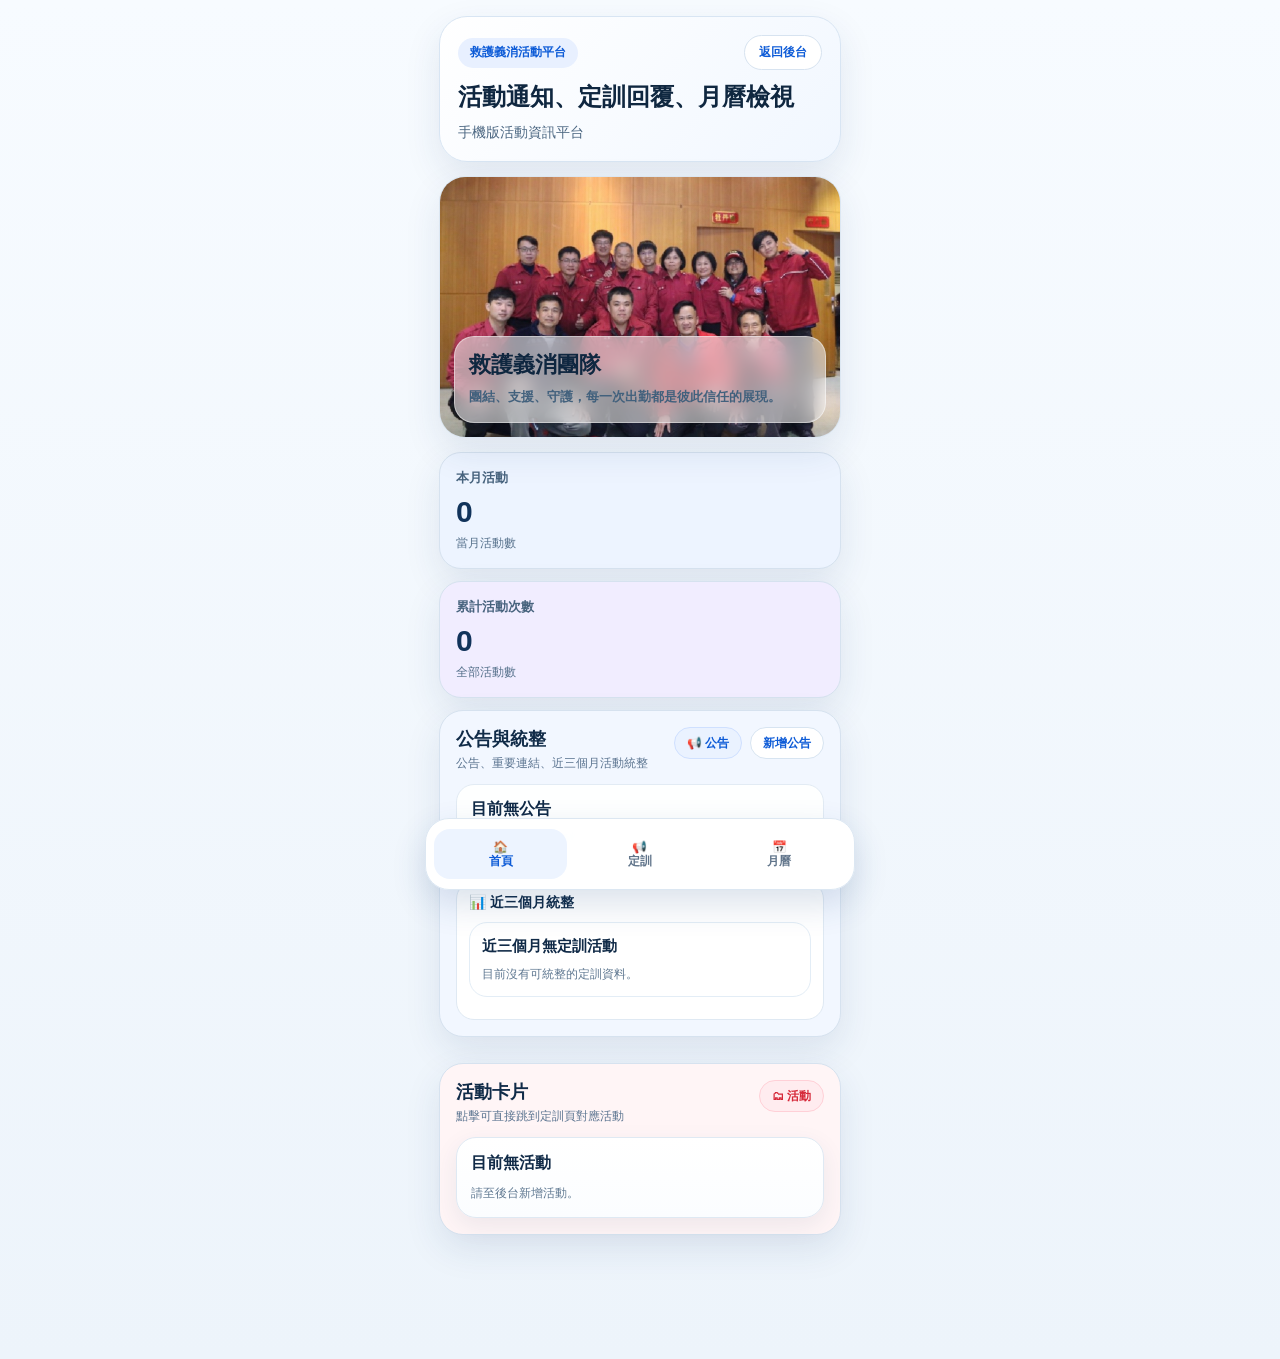
==== index.html @ 46d568aa "Update index.html" ====
<!DOCTYPE html>
<html lang="zh-Hant">
<head>
  <meta charset="UTF-8">
  <meta name="viewport" content="width=device-width, initial-scale=1">
  <title>救護義消活動平台</title>
  <link rel="stylesheet" href="style.css">
</head>
<body>

<div class="app-shell">

  <header class="hero">
    <div class="hero-top">
      <div class="hero-badge">救護義消活動平台</div>
      <a class="hero-admin-btn" href="admin.html">返回後台</a>
    </div>
    <h1>活動通知、定訓回覆、月曆檢視</h1>
    <p>手機版活動資訊平台</p>
  </header>

  <main>

    <section id="panel-home" class="panel active">
      <section id="bannerArea"></section>

      <div class="stats-grid stats-grid-2">
        <div class="stat-card tone-blue">
          <div class="stat-label">本月活動</div>
          <div class="stat-value" id="statEvents">0</div>
          <div class="stat-tip">當月活動數</div>
        </div>

        <div class="stat-card tone-purple">
          <div class="stat-label">累計活動次數</div>
          <div class="stat-value" id="statTotalEvents">0</div>
          <div class="stat-tip">全部活動數</div>
        </div>

      <section class="card-block tone-section-blue">
        <div class="block-head">
          <div>
            <h2>公告與統整</h2>
            <p>公告、重要連結、近三個月活動統整</p>
          </div>
          <div class="top-actions">
            <span class="tag tag-blue">📢 公告</span>
            <a class="mini-link-btn" href="admin.html">新增公告</a>
          </div>
        </div>

        <div id="noticeArea"></div>

        <div class="summary-panel">
          <div class="summary-panel-head">📊 近三個月統整</div>
          <div id="summaryArea"></div>
        </div>
      </section>

      <section class="card-block tone-section-red">
        <div class="block-head">
          <div>
            <h2>活動卡片</h2>
            <p>點擊可直接跳到定訓頁對應活動</p>
          </div>
          <span class="tag tag-red">🗂 活動</span>
        </div>
        <div id="homeEventList" class="mobile-card-list"></div>
      </section>
    </section>

    <section id="panel-training" class="panel">
      <section class="card-block tone-section-white">
        <div class="block-head">
          <div>
            <h2>定訓活動</h2>
            <p>大隊定訓 / 分隊定訓，活動可展開、名單可點選回覆</p>
          </div>
          <div class="top-actions">
            <span class="tag tag-blue" id="trainingCount">0 場</span>
            <a class="mini-link-btn" href="admin.html">新增活動</a>
          </div>
        </div>

        <div id="trainingArea" class="training-mobile-list"></div>
      </section>
    </section>

    <section id="panel-calendar" class="panel">
      <section class="calendar-shell">
        <div class="calendar-hero-card">
          <div class="calendar-hero-top">
            <div class="calendar-hero-text">
              <div class="calendar-kicker">Activity Calendar</div>
              <h2>活動月曆</h2>
              <p id="calendarTitle">2026 / 03</p>
            </div>

            <div class="calendar-hero-actions">
              <button class="calendar-circle-btn" id="prevMonthBtn" type="button" aria-label="上月">‹</button>
              <button class="calendar-circle-btn" id="nextMonthBtn" type="button" aria-label="下月">›</button>
            </div>
          </div>

          <div class="calendar-hero-stats">
            <div class="calendar-mini-stat">
              <span class="calendar-mini-label">本月活動</span>
              <span class="calendar-mini-value" id="calendarMonthEventCount">0</span>
            </div>
            <div class="calendar-mini-stat">
              <span class="calendar-mini-label">本月定訓</span>
              <span class="calendar-mini-value" id="calendarMonthTrainingCount">0</span>
            </div>
          </div>
        </div>

        <div class="calendar-board-card">
          <div class="calendar-week-header">
            <div class="week-pill">日</div>
            <div class="week-pill">一</div>
            <div class="week-pill">二</div>
            <div class="week-pill">三</div>
            <div class="week-pill">四</div>
            <div class="week-pill">五</div>
            <div class="week-pill">六</div>
          </div>

          <div id="calendarArea" class="calendar-grid app-calendar-grid"></div>
        </div>
      </section>

      <section class="card-block tone-section-white calendar-list-block">
        <div class="block-head">
          <div>
            <h2>本月活動清單</h2>
            <p>依日期排列</p>
          </div>
          <span class="tag tag-blue">📅 月檢視</span>
        </div>
        <div id="monthList"></div>
      </section>
    </section>

  </main>
</div>

<nav class="bottom-nav">
  <button class="nav-btn active" data-panel="home">🏠<br>首頁</button>
  <button class="nav-btn" data-panel="training">📢<br>定訓</button>
  <button class="nav-btn" data-panel="calendar">📅<br>月曆</button>
</nav>

<script src="app.js"></script>
</body>
</html>
---- style.css ----
:root{
  --bg:#eef4fb;
  --text:#0f2740;
  --sub:#4d6883;
  --line:#d6e2ef;
  --blue:#0d5bd7;
  --blue-soft:#eaf3ff;
  --red:#d62839;
  --red-soft:#fff0f2;
  --purple:#7b61ff;
  --purple-soft:#f1edff;
  --blue-panel:#f2f7ff;
  --red-panel:#fff5f6;
  --white:#ffffff;
  --shadow:0 14px 36px rgba(25,61,110,.10);
  --join:#d7f4e4;
  --join-text:#137247;
  --absent:#ffe1e6;
  --absent-text:#b4233f;
  --meat:#eaf3ff;
  --meat-text:#0f5fd7;
  --veg:#fff0f2;
  --veg-text:#c2243e;
  --pending:#eef3f8;
  --pending-text:#5d748c;
}

*{
  box-sizing:border-box;
  -webkit-tap-highlight-color:transparent;
}

html,body{
  margin:0;
  padding:0;
  background:linear-gradient(180deg,#f7fbff 0%,#edf4fb 100%);
  color:var(--text);
  font-family:-apple-system,BlinkMacSystemFont,"Segoe UI","Noto Sans TC",sans-serif;
}

body{
  min-height:100vh;
}

a{
  color:var(--blue);
  text-decoration:none;
  word-break:break-all;
}

button,input,textarea,select{
  font:inherit;
}

.app-shell{
  max-width:430px;
  margin:0 auto;
  min-height:100vh;
  padding:16px 14px 96px;
}

/* header */

.hero{
  background:linear-gradient(135deg,#ffffff 0%,#f1f7ff 100%);
  border:1px solid #d8e5f3;
  border-radius:28px;
  box-shadow:var(--shadow);
  padding:18px;
  margin-bottom:14px;
}

.hero-top{
  display:flex;
  justify-content:space-between;
  align-items:center;
  gap:12px;
  margin-bottom:6px;
}

.hero-badge{
  display:inline-flex;
  align-items:center;
  min-height:30px;
  padding:6px 12px;
  border-radius:999px;
  background:#e8f0ff;
  color:var(--blue);
  font-size:12px;
  font-weight:900;
}

.hero-admin-btn{
  display:inline-flex;
  align-items:center;
  justify-content:center;
  min-height:34px;
  padding:8px 14px;
  background:#ffffff;
  border:1px solid #d7e3f0;
  border-radius:999px;
  color:var(--blue);
  font-size:12px;
  font-weight:900;
  white-space:nowrap;
}

.hero h1{
  margin:12px 0 8px;
  font-size:24px;
  line-height:1.28;
}

.hero p{
  margin:0;
  color:var(--sub);
  font-size:14px;
  line-height:1.6;
}

/* panels */

.panel{
  display:none;
}

.panel.active{
  display:block;
}

/* banner */

.hero-photo-card{
  position:relative;
  overflow:hidden;
  border-radius:26px;
  min-height:260px;
  margin-bottom:14px;
  border:1px solid #dce7f2;
  box-shadow:var(--shadow);
  background:#dfeaf7;
}

.hero-photo-img{
  width:100%;
  height:260px;
  object-fit:cover;
  display:block;
}

.hero-photo-overlay{
  position:absolute;
  inset:0;
  background:linear-gradient(180deg,rgba(255,255,255,.02) 0%,rgba(10,35,68,.06) 100%);
}

.hero-photo-text{
  position:absolute;
  left:14px;
  right:14px;
  bottom:14px;
  z-index:2;
  background:rgba(255,255,255,.55);
  backdrop-filter:blur(10px);
  -webkit-backdrop-filter:blur(10px);
  border:1px solid rgba(255,255,255,.42);
  border-radius:20px;
  padding:14px;
  color:#0f2740;
  box-shadow:0 10px 24px rgba(25,61,110,.08);
}

.hero-photo-title{
  font-size:22px;
  font-weight:900;
  line-height:1.3;
  color:#0f2740;
}

.hero-photo-sub{
  margin-top:6px;
  font-size:13px;
  font-weight:700;
  line-height:1.7;
  color:#42617d;
}

/* summary cards */

.stats-grid{
  display:grid;
  gap:12px;
  margin-bottom:14px;
}

.stats-grid-3{
  grid-template-columns:1fr 1fr;
}

.stat-card{
  border:1px solid var(--line);
  border-radius:22px;
  box-shadow:var(--shadow);
  padding:16px;
}

.stat-label{
  color:#47637e;
  font-size:13px;
  font-weight:900;
  margin-bottom:10px;
}

.stat-value{
  font-size:30px;
  font-weight:900;
  line-height:1;
  color:#11335b;
}

.stat-tip{
  margin-top:8px;
  font-size:12px;
  color:#55708b;
}

.tone-blue{background:#edf4ff;}
.tone-red{background:#fff1f3;}
.tone-lightblue{background:#eff7ff;}
.tone-lightred{background:#fff4f5;}
.tone-purple{background:var(--purple-soft);}

/* shared blocks */

.card-block{
  border:1px solid var(--line);
  border-radius:24px;
  box-shadow:var(--shadow);
  padding:16px;
  margin-bottom:14px;
}

.tone-section-blue{background:var(--blue-panel);}
.tone-section-red{background:var(--red-panel);}
.tone-section-white{background:#ffffff;}

.block-head{
  display:flex;
  align-items:flex-start;
  justify-content:space-between;
  gap:12px;
  margin-bottom:12px;
}

.block-head h2{
  margin:0;
  font-size:18px;
  color:#102b48;
}

.block-head p{
  margin:4px 0 0;
  color:#5b7490;
  font-size:12px;
}

.top-actions{
  display:flex;
  gap:8px;
  align-items:center;
  flex-wrap:wrap;
  justify-content:flex-end;
}

.tag{
  display:inline-flex;
  align-items:center;
  justify-content:center;
  min-height:32px;
  padding:6px 12px;
  border-radius:999px;
  font-size:12px;
  font-weight:900;
  white-space:nowrap;
  border:1px solid transparent;
}

.tag-blue{
  background:#eaf2ff;
  color:var(--blue);
  border-color:#cfe0ff;
}

.tag-red{
  background:#ffecef;
  color:var(--red);
  border-color:#ffd0d7;
}

.tag-purple{
  background:#f1edff;
  color:var(--purple);
  border-color:#ddd3ff;
}

.mini-link-btn{
  display:inline-flex;
  align-items:center;
  justify-content:center;
  min-height:32px;
  padding:6px 12px;
  border-radius:999px;
  background:#fff;
  border:1px solid #d7e4f1;
  color:var(--blue);
  font-size:12px;
  font-weight:900;
  white-space:nowrap;
}

/* cards */

.notice-card,
.preview-card,
.training-card,
.list-card,
.summary-detail-card{
  background:rgba(255,255,255,.96);
  border:1px solid #e2ebf4;
  border-radius:18px;
  padding:14px;
  margin-bottom:10px;
}

.notice-title,
.preview-title,
.training-title{
  font-size:16px;
  font-weight:900;
  margin-bottom:8px;
  color:#102a47;
}

.notice-body,
.preview-meta,
.training-meta{
  color:#3d5772;
  font-size:14px;
  line-height:1.7;
}

.muted{
  font-size:12px;
  color:#5f7891;
  line-height:1.7;
  margin-top:8px;
}

.inline-link{
  display:inline-block;
  margin-top:8px;
  font-size:13px;
  font-weight:900;
}

/* home event cards */

.mobile-card-list{
  display:flex;
  flex-direction:column;
  gap:10px;
}

.event-mobile-card{
  background:linear-gradient(180deg,#ffffff 0%,#fbfdff 100%);
  border:1px solid #dfe9f3;
  border-radius:20px;
  padding:14px;
  box-shadow:0 8px 24px rgba(22,58,104,.08);
  cursor:pointer;
  transition:transform .16s ease, box-shadow .16s ease, border-color .16s ease;
}

.event-mobile-card:active{
  transform:scale(.99);
}

.event-mobile-card.is-link{
  border-color:#cfe0f5;
}

.event-mobile-top{
  display:flex;
  justify-content:space-between;
  gap:10px;
  align-items:flex-start;
}

.event-mobile-title{
  font-size:16px;
  font-weight:900;
  line-height:1.4;
  color:#102a47;
}

.event-mobile-type{
  display:inline-flex;
  align-items:center;
  min-height:28px;
  padding:4px 10px;
  border-radius:999px;
  font-size:11px;
  font-weight:900;
}

.event-type-command{
  background:#e9f1ff;
  color:#0d5bd7;
}

.event-type-unit{
  background:#ffecef;
  color:#d62839;
}

.event-type-other{
  background:#eef4fb;
  color:#4b6680;
}

.event-mobile-meta{
  margin-top:8px;
  font-size:13px;
  color:#47627d;
  line-height:1.7;
}

.event-mobile-footer{
  display:flex;
  justify-content:space-between;
  align-items:center;
  margin-top:10px;
  gap:10px;
}

.event-mobile-linkhint{
  font-size:12px;
  font-weight:900;
  color:#0d5bd7;
}

/* summary area */

.summary-panel{
  margin-top:14px;
  background:#ffffff;
  border:1px solid #dfe9f3;
  border-radius:18px;
  padding:12px;
}

.summary-panel-head{
  font-size:14px;
  font-weight:900;
  color:#102b48;
  margin-bottom:10px;
}

.summary-card{
  background:#fff;
  border:1px solid #e3edf6;
  border-radius:18px;
  padding:12px;
  margin-bottom:10px;
}

.summary-card-top{
  display:flex;
  justify-content:space-between;
  gap:10px;
  align-items:flex-start;
}

.summary-card-title{
  font-size:15px;
  font-weight:900;
  line-height:1.4;
  color:#102a47;
}

.summary-card-meta{
  margin-top:4px;
  font-size:12px;
  color:#5d7891;
  line-height:1.6;
}

.summary-badges{
  display:flex;
  flex-wrap:wrap;
  gap:8px;
  margin-top:10px;
}

.summary-badge{
  display:inline-flex;
  align-items:center;
  min-height:32px;
  padding:7px 11px;
  border-radius:999px;
  font-size:12px;
  font-weight:900;
  border:1px solid #dbe6f2;
  background:#fff;
  color:#274766;
}

.summary-toggle-wrap{
  margin-top:12px;
}

.summary-detail-wrap{
  display:none;
  margin-top:12px;
}

.summary-detail-wrap.open{
  display:block;
}

.summary-group{
  background:#fbfdff;
  border:1px solid #e4edf6;
  border-radius:16px;
  padding:12px;
  margin-bottom:10px;
}

.summary-group-title{
  font-size:13px;
  font-weight:900;
  color:#102b48;
  margin-bottom:8px;
}

.summary-name-list{
  display:flex;
  flex-direction:column;
  gap:8px;
}

.summary-name-item{
  display:flex;
  justify-content:space-between;
  gap:10px;
  align-items:center;
  background:#ffffff;
  border:1px solid #e4edf6;
  border-radius:12px;
  padding:9px 10px;
}

.summary-name{
  font-size:13px;
  font-weight:800;
  color:#183758;
}

.summary-meal{
  font-size:12px;
  font-weight:900;
  color:#0d5bd7;
}

.summary-status-chip{
  display:inline-flex;
  align-items:center;
  min-height:26px;
  padding:5px 9px;
  border-radius:999px;
  font-size:11px;
  font-weight:900;
}

.summary-status-join{
  background:var(--join);
  color:var(--join-text);
}

.summary-status-absent{
  background:var(--absent);
  color:var(--absent-text);
}

.summary-status-pending{
  background:var(--pending);
  color:var(--pending-text);
}

/* training cards */

.training-mobile-list{
  display:flex;
  flex-direction:column;
  gap:12px;
}

.training-card{
  background:linear-gradient(180deg,#ffffff 0%,#fbfdff 100%);
  border:1px solid #dfe9f3;
  border-radius:22px;
  padding:14px;
  box-shadow:0 8px 24px rgba(22,58,104,.08);
}

.training-head{
  display:flex;
  justify-content:space-between;
  gap:10px;
  align-items:flex-start;
  margin-bottom:12px;
}

.training-head-left{
  flex:1;
  min-width:0;
}

.training-head-right{
  display:flex;
  flex-direction:column;
  gap:8px;
  align-items:flex-end;
}

.toggle-btn{
  border:none;
  background:#eef4fb;
  border:1px solid #dbe6f2;
  color:#355372;
  padding:10px 14px;
  border-radius:14px;
  font-weight:900;
  font-size:13px;
  cursor:pointer;
  min-width:116px;
}

.member-container{
  display:none;
  margin-top:10px;
}

.member-row{
  display:flex;
  justify-content:space-between;
  align-items:flex-start;
  gap:10px;
  padding:12px 0;
  border-top:1px dashed #dbe7f2;
}

.member-row:first-child{
  border-top:none;
}

.member-left{
  min-width:80px;
  max-width:34%;
}

.member-name{
  font-size:15px;
  font-weight:900;
  line-height:1.4;
  color:#0e2946;
}

.member-sub{
  margin-top:4px;
  color:#607991;
  font-size:12px;
  line-height:1.5;
}

.member-right{
  width:58%;
  min-width:190px;
}

.btn-row{
  display:grid;
  grid-template-columns:1fr 1fr;
  gap:10px;
  margin-bottom:10px;
}

.action-btn{
  min-height:44px;
  border:none;
  border-radius:14px;
  background:#eef4fb;
  color:#385269;
  font-size:14px;
  font-weight:900;
  cursor:pointer;
}

.action-btn:disabled{
  opacity:.45;
  pointer-events:none;
}

.action-btn.join.active{
  background:var(--join);
  color:var(--join-text);
}

.action-btn.absent.active{
  background:var(--absent);
  color:var(--absent-text);
}

.action-btn.meat.active{
  background:var(--meat);
  color:var(--meat-text);
}

.action-btn.veg.active{
  background:var(--veg);
  color:var(--veg-text);
}

.summary-strip{
  display:flex;
  flex-wrap:wrap;
  gap:8px;
  margin-top:12px;
}

.summary-chip{
  display:inline-flex;
  align-items:center;
  min-height:34px;
  padding:8px 12px;
  background:#fff;
  border:1px solid #d8e5f2;
  border-radius:999px;
  font-size:12px;
  font-weight:900;
  color:#223f5f;
}

/* calendar */

.calendar-shell{
  margin-bottom:14px;
}

.calendar-hero-card{
  background:linear-gradient(135deg,#f7fbff 0%,#eef5ff 55%,#fff4f6 100%);
  border:1px solid #dce8f4;
  border-radius:28px;
  padding:16px;
  box-shadow:0 16px 36px rgba(25,61,110,.10);
  margin-bottom:14px;
}

.calendar-hero-top{
  display:flex;
  justify-content:space-between;
  align-items:flex-start;
  gap:14px;
}

.calendar-hero-text h2{
  margin:4px 0 4px;
  font-size:24px;
  line-height:1.2;
  color:#102b48;
}

.calendar-hero-text p{
  margin:0;
  color:#55708b;
  font-size:13px;
  font-weight:800;
}

.calendar-kicker{
  display:inline-flex;
  align-items:center;
  min-height:28px;
  padding:5px 10px;
  border-radius:999px;
  background:#ffffff;
  border:1px solid #d8e4f2;
  color:#0d5bd7;
  font-size:11px;
  font-weight:900;
}

.calendar-hero-actions{
  display:flex;
  gap:10px;
  align-items:center;
}

.calendar-circle-btn{
  width:42px;
  height:42px;
  border:none;
  border-radius:999px;
  background:#ffffff;
  border:1px solid #d7e4f1;
  color:#0d5bd7;
  font-size:24px;
  line-height:1;
  font-weight:700;
  box-shadow:0 8px 18px rgba(25,61,110,.08);
  cursor:pointer;
}

.calendar-hero-stats{
  display:grid;
  grid-template-columns:1fr 1fr;
  gap:10px;
  margin-top:14px;
}

.calendar-mini-stat{
  background:rgba(255,255,255,.88);
  border:1px solid #dce8f4;
  border-radius:18px;
  padding:12px 14px;
  display:flex;
  justify-content:space-between;
  align-items:center;
  gap:10px;
}

.calendar-mini-label{
  font-size:12px;
  font-weight:900;
  color:#56728d;
}

.calendar-mini-value{
  font-size:24px;
  font-weight:900;
  color:#102b48;
}

.calendar-board-card{
  background:#ffffff;
  border:1px solid #dce8f4;
  border-radius:28px;
  box-shadow:0 16px 36px rgba(25,61,110,.08);
  padding:14px;
}

.calendar-week-header{
  display:grid;
  grid-template-columns:repeat(7,1fr);
  gap:8px;
  margin-bottom:10px;
}

.week-pill{
  min-height:34px;
  border-radius:999px;
  background:#f3f8fe;
  border:1px solid #e0ebf5;
  display:flex;
  align-items:center;
  justify-content:center;
  font-size:12px;
  font-weight:900;
  color:#688096;
}

.app-calendar-grid{
  display:grid;
  grid-template-columns:repeat(7,1fr);
  gap:8px;
}

.day-cell{
  min-height:104px;
  background:linear-gradient(180deg,#ffffff 0%,#fbfdff 100%);
  border:1px solid #e1ebf5;
  border-radius:20px;
  padding:8px 6px;
  box-shadow:0 6px 14px rgba(22,58,104,.05);
  position:relative;
}

.day-cell.empty{
  background:transparent;
  border:none;
  box-shadow:none;
}

.day-cell.has-events{
  border-color:#cfe0f5;
  background:linear-gradient(180deg,#ffffff 0%,#f8fbff 100%);
}

.day-cell.today{
  border:1.5px solid #0d5bd7;
  box-shadow:0 10px 20px rgba(13,91,215,.12);
}

.day-top{
  display:flex;
  justify-content:space-between;
  align-items:center;
  margin-bottom:6px;
}

.day-num{
  width:24px;
  height:24px;
  border-radius:999px;
  display:flex;
  align-items:center;
  justify-content:center;
  font-size:12px;
  font-weight:900;
  color:#193756;
  background:transparent;
}

.day-cell.today .day-num{
  background:#0d5bd7;
  color:#fff;
}

.day-dot{
  width:7px;
  height:7px;
  border-radius:999px;
  background:#d6e4f5;
  flex:0 0 auto;
}

.day-dot.has-event{
  background:#d62839;
  box-shadow:0 0 0 4px rgba(214,40,57,.10);
}

.day-events{
  display:flex;
  flex-direction:column;
  gap:5px;
}

.day-pill{
  border-radius:999px;
  padding:4px 7px;
  font-size:10px;
  font-weight:900;
  line-height:1.2;
  white-space:nowrap;
  overflow:hidden;
  text-overflow:ellipsis;
}

.day-pill.command{
  background:#e7f0ff;
  color:#0d5bd7;
}

.day-pill.unit{
  background:#ffecef;
  color:#d62839;
}

.day-pill.other{
  background:#eef4fb;
  color:#46627d;
}

.calendar-list-block{
  margin-top:14px;
}

/* bottom nav */

.bottom-nav{
  position:fixed;
  left:50%;
  bottom:10px;
  transform:translateX(-50%);
  width:min(430px, calc(100vw - 16px));
  background:rgba(255,255,255,.97);
  border:1px solid #dce7f2;
  border-radius:24px;
  box-shadow:0 14px 34px rgba(34,76,129,.16);
  backdrop-filter:blur(10px);
  padding:10px 8px;
  display:grid;
  grid-template-columns:repeat(3,1fr);
  gap:6px;
  z-index:999;
}

.nav-btn{
  min-height:50px;
  border:none;
  border-radius:16px;
  background:transparent;
  color:#60748a;
  font-size:12px;
  font-weight:900;
  cursor:pointer;
  line-height:1.2;
}

.nav-btn.active{
  background:#edf4ff;
  color:var(--blue);
}

/* responsive */

@media (max-width:360px){
  .summary-card-top{
    flex-direction:column;
  }

  .day-cell{
    min-height:88px;
  }

  .calendar-hero-text h2{
    font-size:22px;
  }

  .calendar-mini-value{
    font-size:20px;
  }

  .training-head{
    flex-direction:column;
  }

  .training-head-right{
    width:100%;
    align-items:stretch;
  }

  .toggle-btn{
    width:100%;
  }
}
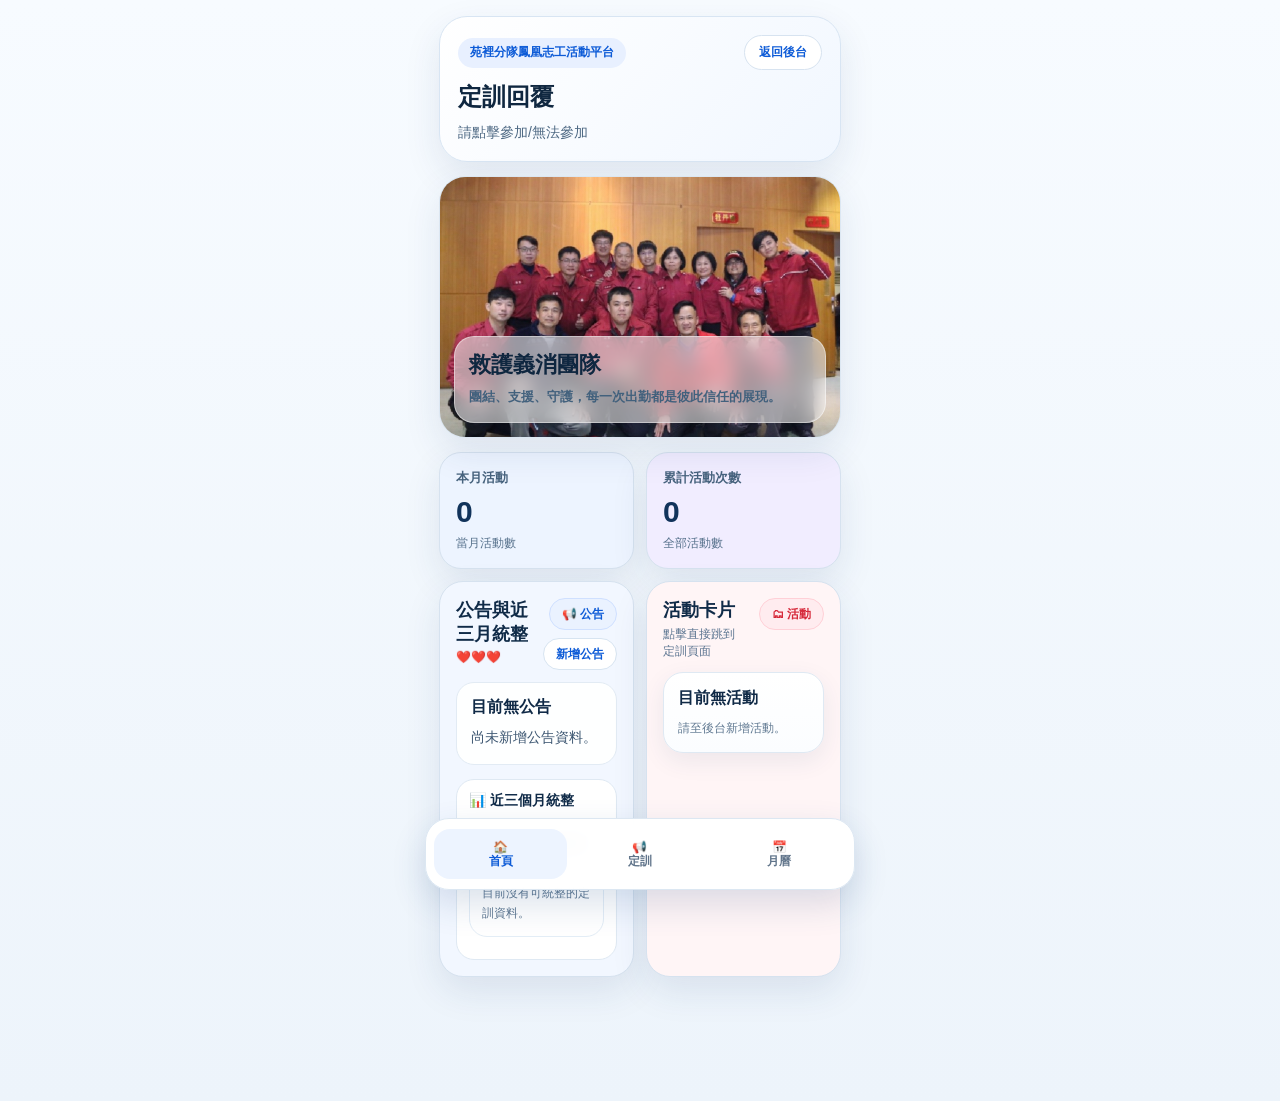
==== commit df86962f: "Update index.html" ====
--- a/index.html
+++ b/index.html
@@ -3,7 +3,7 @@
 <head>
   <meta charset="UTF-8">
   <meta name="viewport" content="width=device-width, initial-scale=1">
-  <title>救護義消活動平台</title>
+  <title>苑裡分隊鳳凰志工活動平台</title>
   <link rel="stylesheet" href="style.css">
 </head>
 <body>
@@ -12,11 +12,11 @@
 
   <header class="hero">
     <div class="hero-top">
-      <div class="hero-badge">救護義消活動平台</div>
+      <div class="hero-badge">苑裡分隊鳳凰志工活動平台</div>
       <a class="hero-admin-btn" href="admin.html">返回後台</a>
     </div>
-    <h1>活動通知、定訓回覆、月曆檢視</h1>
-    <p>手機版活動資訊平台</p>
+    <h1>定訓回覆</h1>
+    <p>請點擊參加/無法參加</p>
   </header>
 
   <main>
@@ -40,8 +40,8 @@
       <section class="card-block tone-section-blue">
         <div class="block-head">
           <div>
-            <h2>公告與統整</h2>
-            <p>公告、重要連結、近三個月活動統整</p>
+            <h2>公告與近三月統整</h2>
+            <p>❤️❤️❤️</p>
           </div>
           <div class="top-actions">
             <span class="tag tag-blue">📢 公告</span>
@@ -61,7 +61,7 @@
         <div class="block-head">
           <div>
             <h2>活動卡片</h2>
-            <p>點擊可直接跳到定訓頁對應活動</p>
+            <p>點擊直接跳到定訓頁面</p>
           </div>
           <span class="tag tag-red">🗂 活動</span>
         </div>
@@ -74,7 +74,7 @@
         <div class="block-head">
           <div>
             <h2>定訓活動</h2>
-            <p>大隊定訓 / 分隊定訓，活動可展開、名單可點選回覆</p>
+            <p>可展開、名單點選回覆</p>
           </div>
           <div class="top-actions">
             <span class="tag tag-blue" id="trainingCount">0 場</span>
--- a/style.css
+++ b/style.css
@@ -193,7 +193,7 @@
   margin-bottom:14px;
 }
 
-.stats-grid-3{
+.stats-grid-2{
   grid-template-columns:1fr 1fr;
 }
 
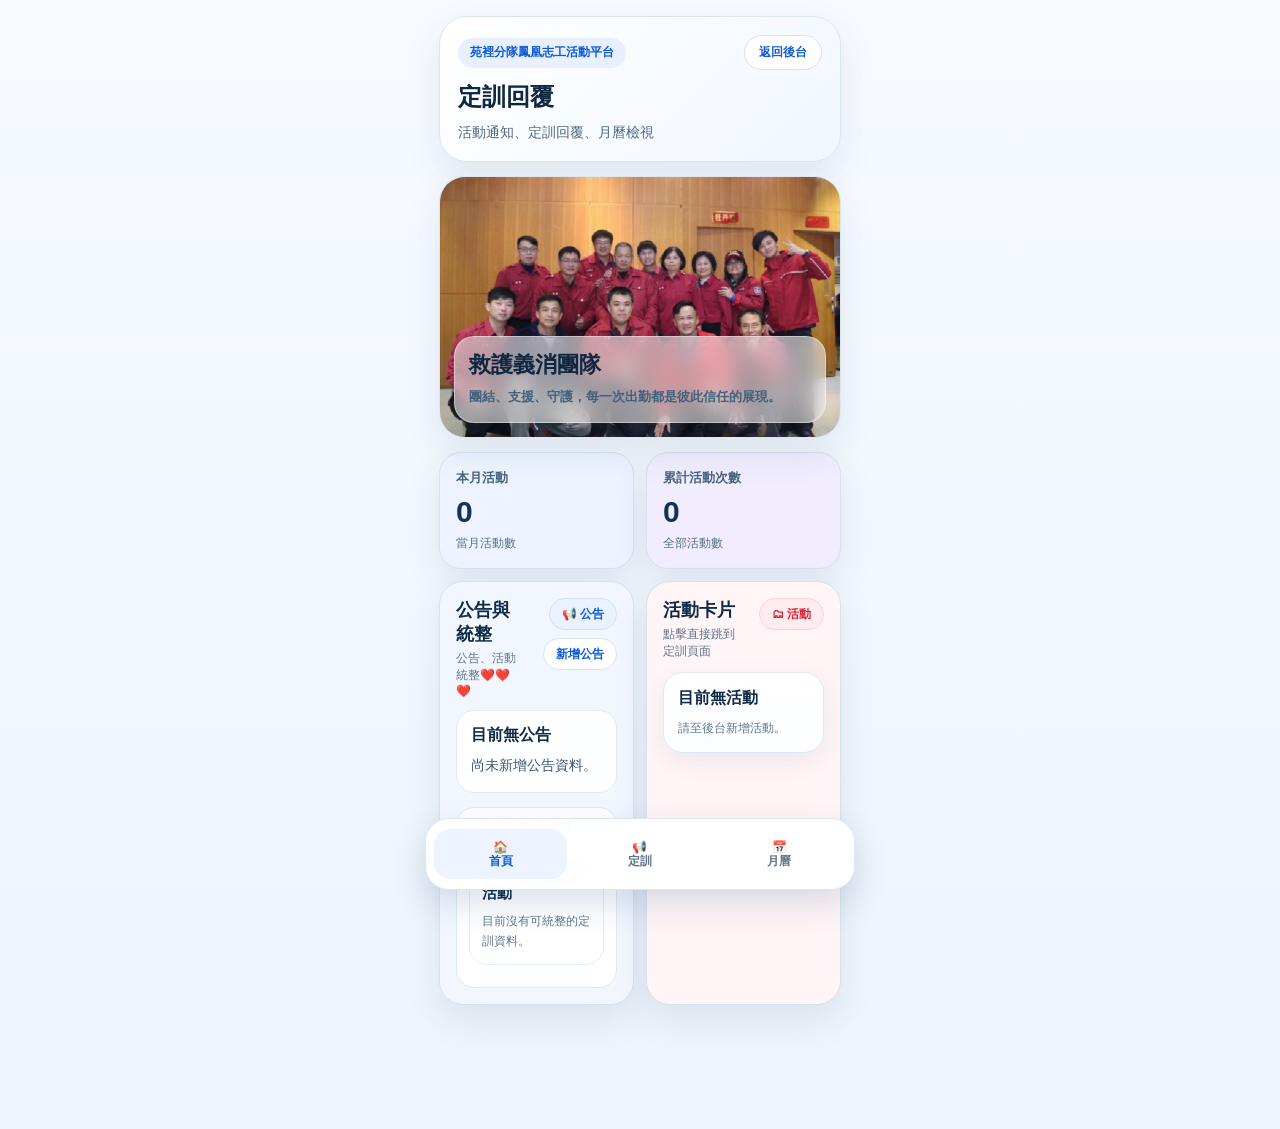
==== commit fef03c3a: "Update index.html" ====
--- a/index.html
+++ b/index.html
@@ -16,7 +16,7 @@
       <a class="hero-admin-btn" href="admin.html">返回後台</a>
     </div>
     <h1>定訓回覆</h1>
-    <p>請點擊參加/無法參加</p>
+    <p>活動通知、定訓回覆、月曆檢視</p>
   </header>
 
   <main>
@@ -40,8 +40,8 @@
       <section class="card-block tone-section-blue">
         <div class="block-head">
           <div>
-            <h2>公告與近三月統整</h2>
-            <p>❤️❤️❤️</p>
+            <h2>公告與統整</h2>
+            <p>公告、活動統整❤️❤️❤️</p>
           </div>
           <div class="top-actions">
             <span class="tag tag-blue">📢 公告</span>
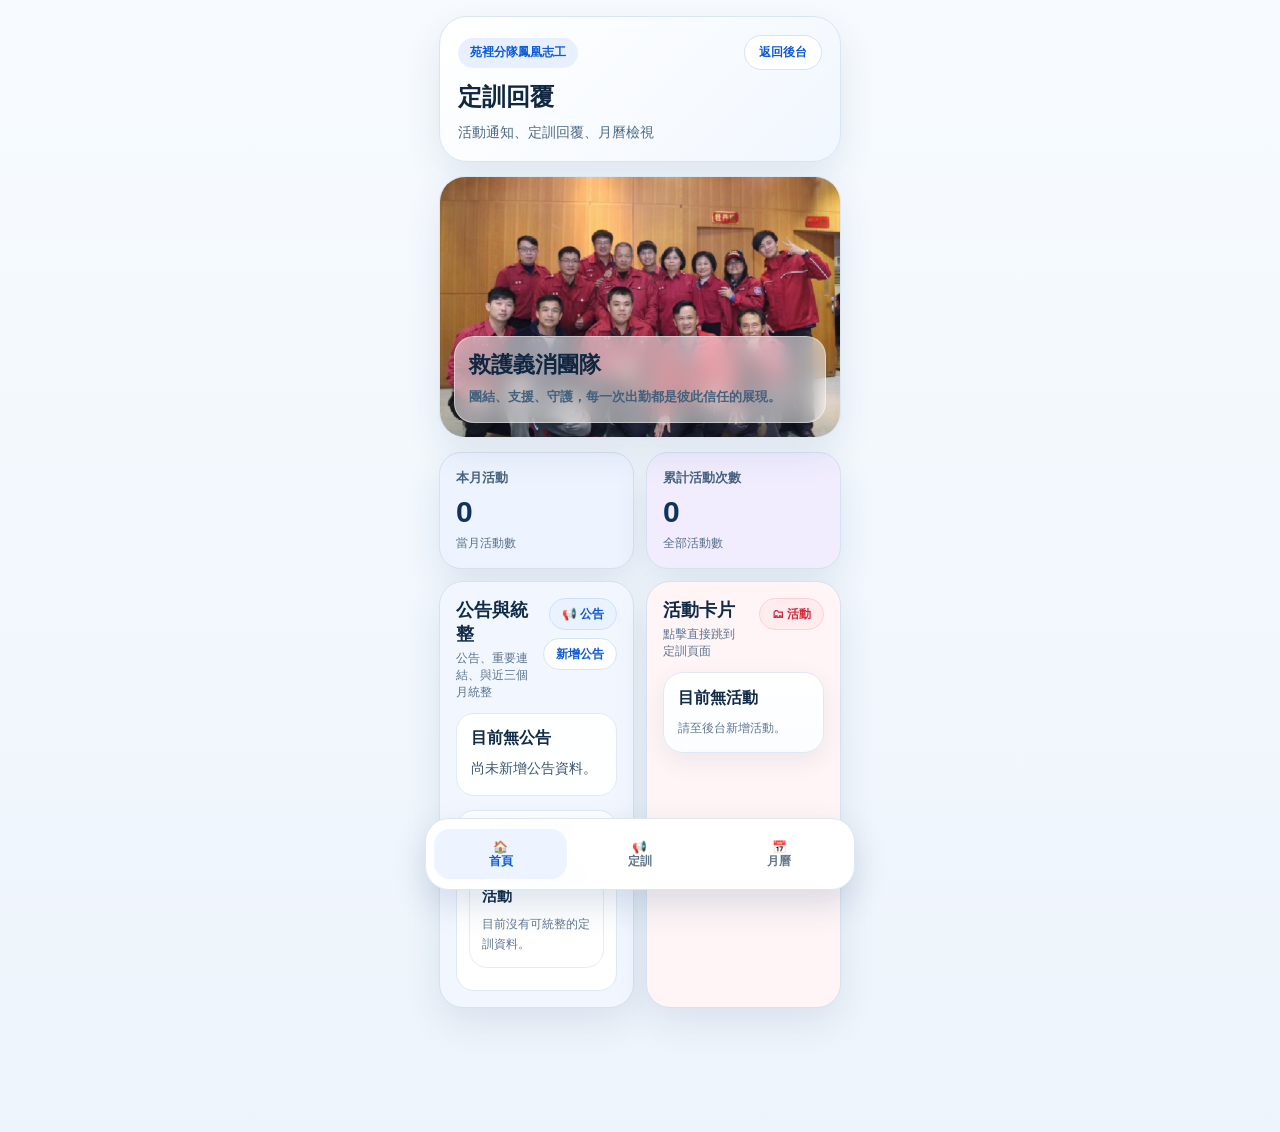
==== commit 8ef1154b: "Update index.html" ====
--- a/index.html
+++ b/index.html
@@ -3,7 +3,7 @@
 <head>
   <meta charset="UTF-8">
   <meta name="viewport" content="width=device-width, initial-scale=1">
-  <title>苑裡分隊鳳凰志工活動平台</title>
+  <title>苑裡分隊鳳凰志工</title>
   <link rel="stylesheet" href="style.css">
 </head>
 <body>
@@ -12,7 +12,7 @@
 
   <header class="hero">
     <div class="hero-top">
-      <div class="hero-badge">苑裡分隊鳳凰志工活動平台</div>
+      <div class="hero-badge">苑裡分隊鳳凰志工</div>
       <a class="hero-admin-btn" href="admin.html">返回後台</a>
     </div>
     <h1>定訓回覆</h1>
@@ -41,7 +41,7 @@
         <div class="block-head">
           <div>
             <h2>公告與統整</h2>
-            <p>公告、活動統整❤️❤️❤️</p>
+            <p>公告、重要連結、與近三個月統整</p>
           </div>
           <div class="top-actions">
             <span class="tag tag-blue">📢 公告</span>
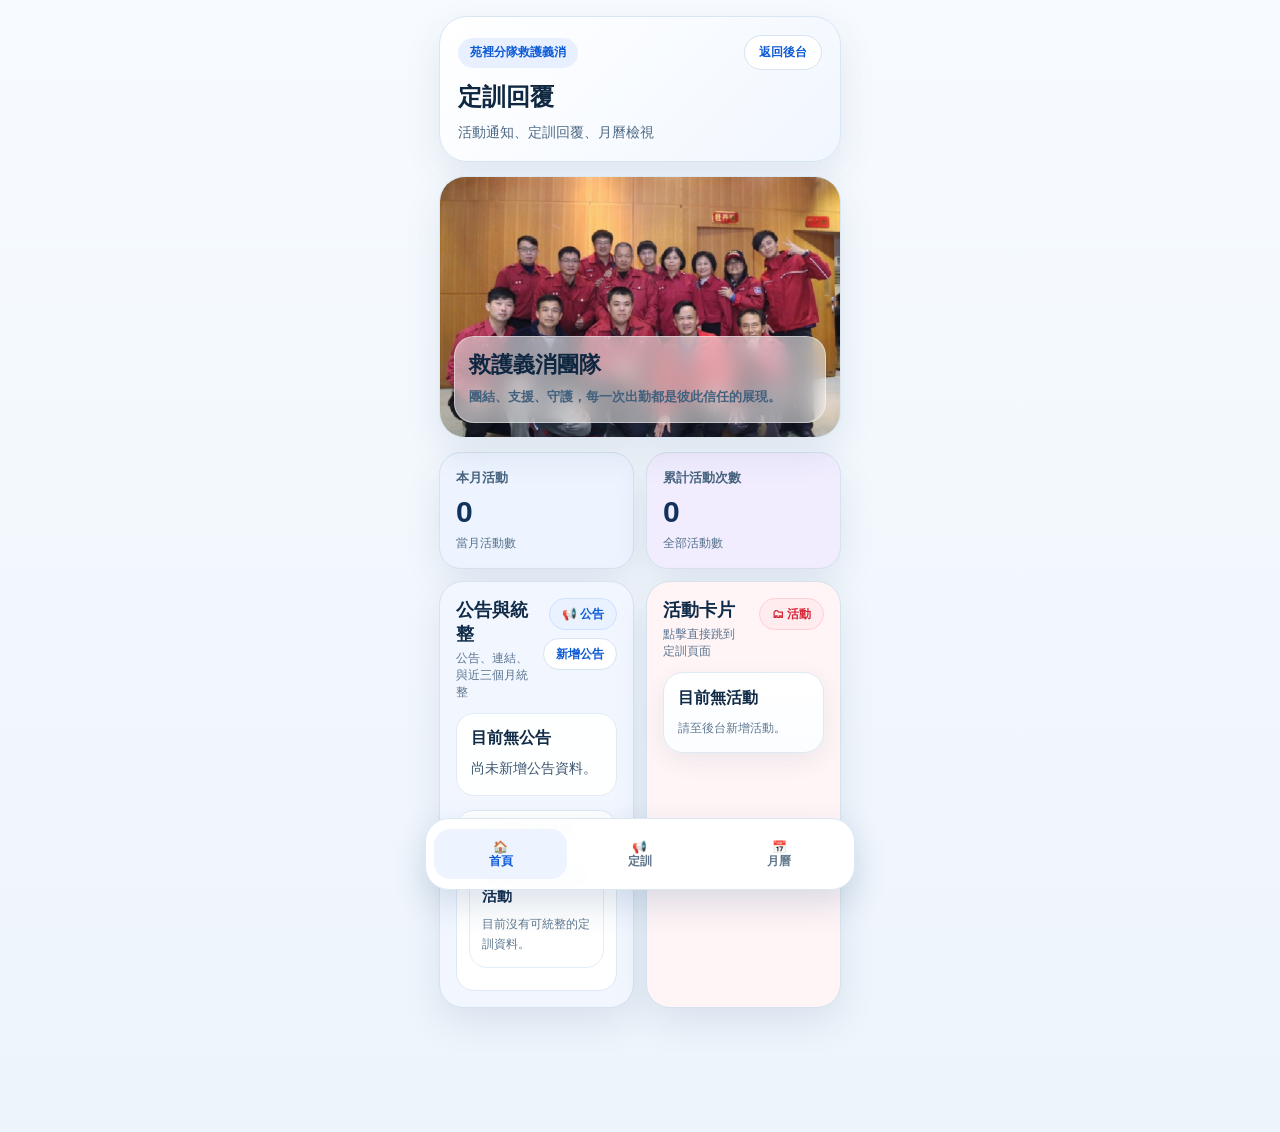
==== commit e22f8435: "Update index.html" ====
--- a/index.html
+++ b/index.html
@@ -12,7 +12,7 @@
 
   <header class="hero">
     <div class="hero-top">
-      <div class="hero-badge">苑裡分隊鳳凰志工</div>
+      <div class="hero-badge">苑裡分隊救護義消</div>
       <a class="hero-admin-btn" href="admin.html">返回後台</a>
     </div>
     <h1>定訓回覆</h1>
@@ -41,7 +41,7 @@
         <div class="block-head">
           <div>
             <h2>公告與統整</h2>
-            <p>公告、重要連結、與近三個月統整</p>
+            <p>公告、連結、與近三個月統整</p>
           </div>
           <div class="top-actions">
             <span class="tag tag-blue">📢 公告</span>
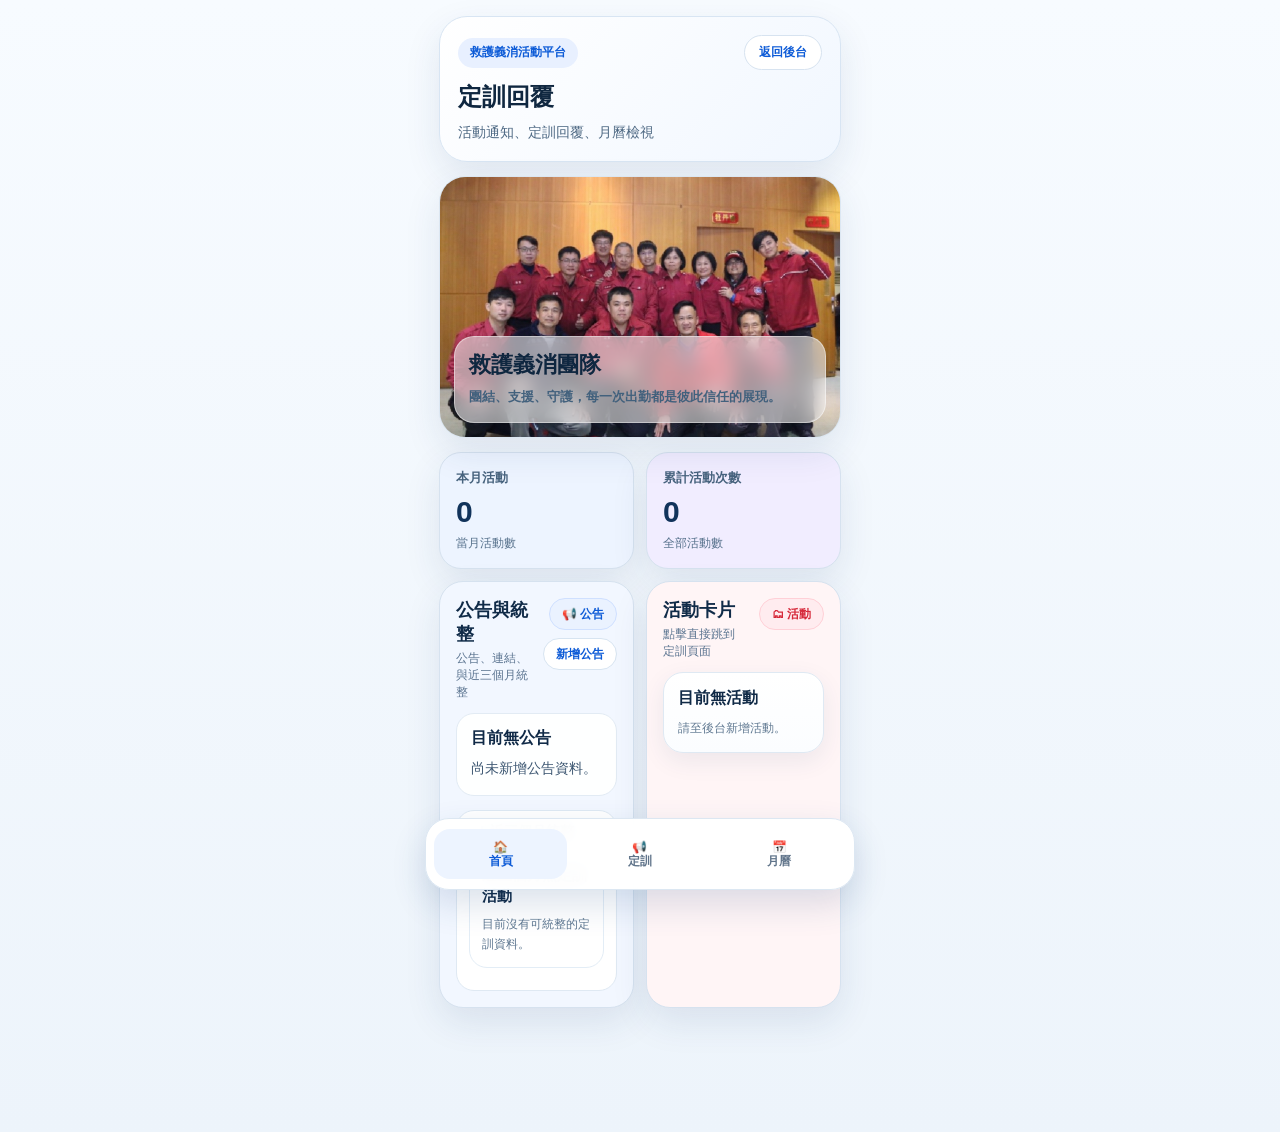
==== commit a677b4ad: "Update index.html" ====
--- a/index.html
+++ b/index.html
@@ -3,7 +3,7 @@
 <head>
   <meta charset="UTF-8">
   <meta name="viewport" content="width=device-width, initial-scale=1">
-  <title>苑裡分隊鳳凰志工</title>
+  <title>救護義消活動平台</title>
   <link rel="stylesheet" href="style.css">
 </head>
 <body>
@@ -12,7 +12,7 @@
 
   <header class="hero">
     <div class="hero-top">
-      <div class="hero-badge">苑裡分隊救護義消</div>
+      <div class="hero-badge">救護義消活動平台</div>
       <a class="hero-admin-btn" href="admin.html">返回後台</a>
     </div>
     <h1>定訓回覆</h1>
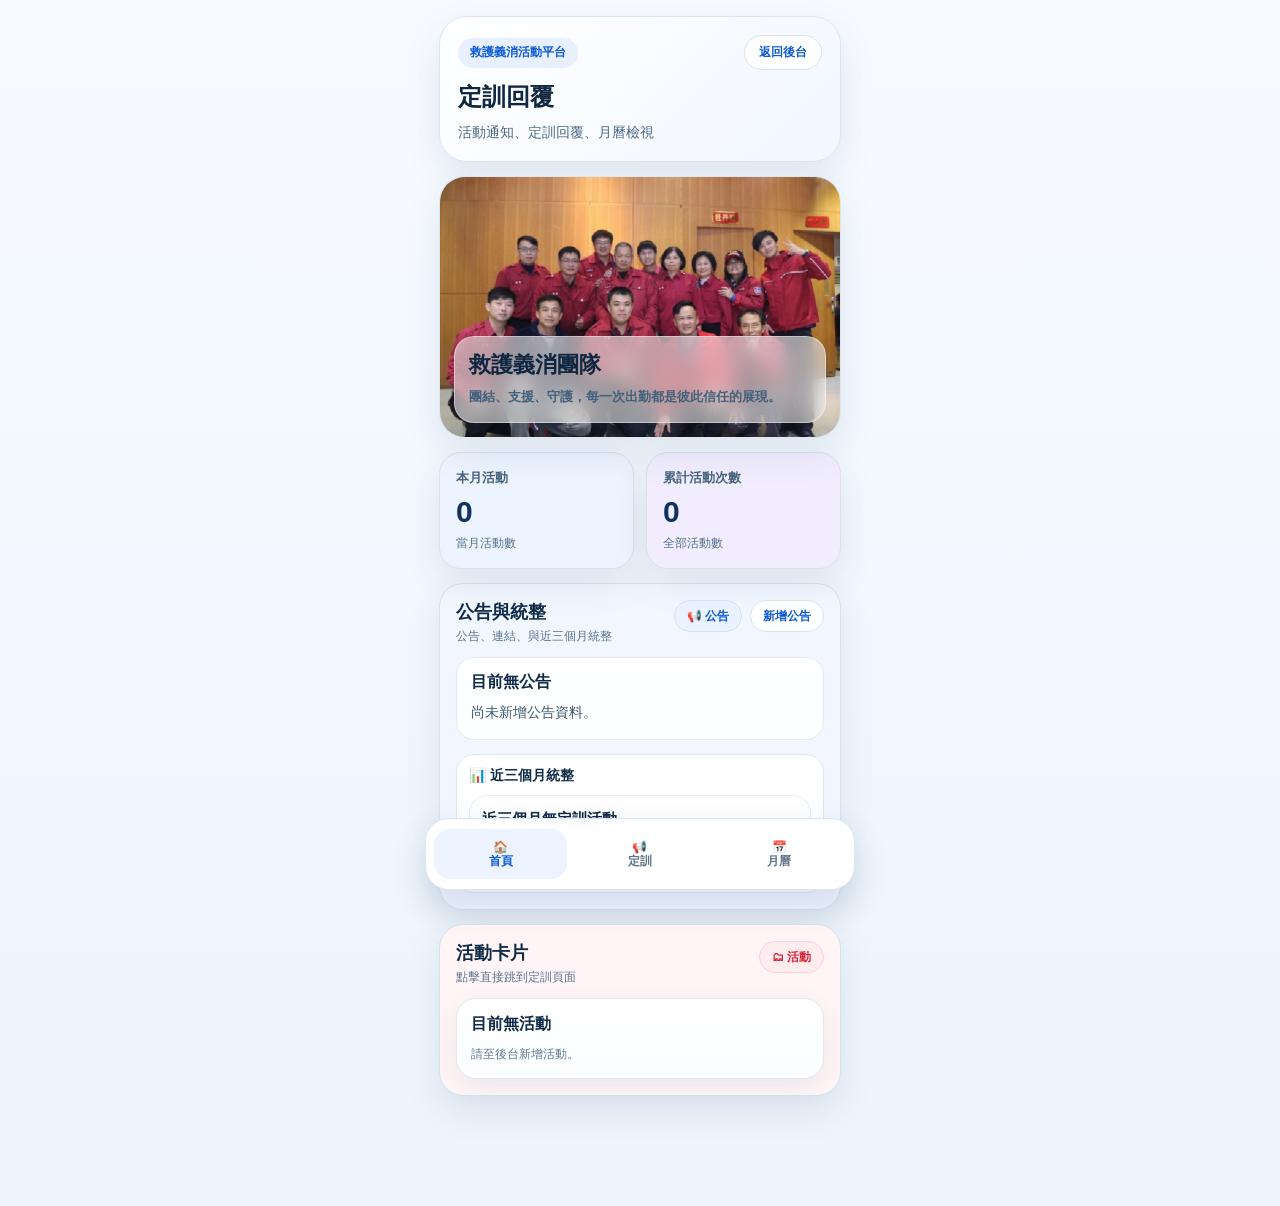
==== commit ab0fd0d7: "Update index.html" ====
--- a/index.html
+++ b/index.html
@@ -22,53 +22,56 @@
   <main>
 
     <section id="panel-home" class="panel active">
-      <section id="bannerArea"></section>
+  <section id="bannerArea"></section>
 
-      <div class="stats-grid stats-grid-2">
-        <div class="stat-card tone-blue">
-          <div class="stat-label">本月活動</div>
-          <div class="stat-value" id="statEvents">0</div>
-          <div class="stat-tip">當月活動數</div>
+  <div class="stats-grid stats-grid-2">
+    <div class="stat-card tone-blue">
+      <div class="stat-label">本月活動</div>
+      <div class="stat-value" id="statEvents">0</div>
+      <div class="stat-tip">當月活動數</div>
+    </div>
+
+    <div class="stat-card tone-purple">
+      <div class="stat-label">累計活動次數</div>
+      <div class="stat-value" id="statTotalEvents">0</div>
+      <div class="stat-tip">全部活動數</div>
+    </div>
+  </div>
+
+  <div class="home-dual-grid">
+    <section class="card-block tone-section-blue">
+      <div class="block-head">
+        <div>
+          <h2>公告與統整</h2>
+          <p>公告、連結、與近三個月統整</p>
         </div>
+        <div class="top-actions">
+          <span class="tag tag-blue">📢 公告</span>
+          <a class="mini-link-btn" href="admin.html">新增公告</a>
+        </div>
+      </div>
 
-        <div class="stat-card tone-purple">
-          <div class="stat-label">累計活動次數</div>
-          <div class="stat-value" id="statTotalEvents">0</div>
-          <div class="stat-tip">全部活動數</div>
-        </div>
+      <div id="noticeArea"></div>
 
-      <section class="card-block tone-section-blue">
-        <div class="block-head">
-          <div>
-            <h2>公告與統整</h2>
-            <p>公告、連結、與近三個月統整</p>
-          </div>
-          <div class="top-actions">
-            <span class="tag tag-blue">📢 公告</span>
-            <a class="mini-link-btn" href="admin.html">新增公告</a>
-          </div>
-        </div>
-
-        <div id="noticeArea"></div>
-
-        <div class="summary-panel">
-          <div class="summary-panel-head">📊 近三個月統整</div>
-          <div id="summaryArea"></div>
-        </div>
-      </section>
-
-      <section class="card-block tone-section-red">
-        <div class="block-head">
-          <div>
-            <h2>活動卡片</h2>
-            <p>點擊直接跳到定訓頁面</p>
-          </div>
-          <span class="tag tag-red">🗂 活動</span>
-        </div>
-        <div id="homeEventList" class="mobile-card-list"></div>
-      </section>
+      <div class="summary-panel">
+        <div class="summary-panel-head">📊 近三個月統整</div>
+        <div id="summaryArea"></div>
+      </div>
     </section>
 
+    <section class="card-block tone-section-red">
+      <div class="block-head">
+        <div>
+          <h2>活動卡片</h2>
+          <p>點擊直接跳到定訓頁面</p>
+        </div>
+        <span class="tag tag-red">🗂 活動</span>
+      </div>
+
+      <div id="homeEventList" class="mobile-card-list"></div>
+    </section>
+  </div>
+</section>
     <section id="panel-training" class="panel">
       <section class="card-block tone-section-white">
         <div class="block-head">
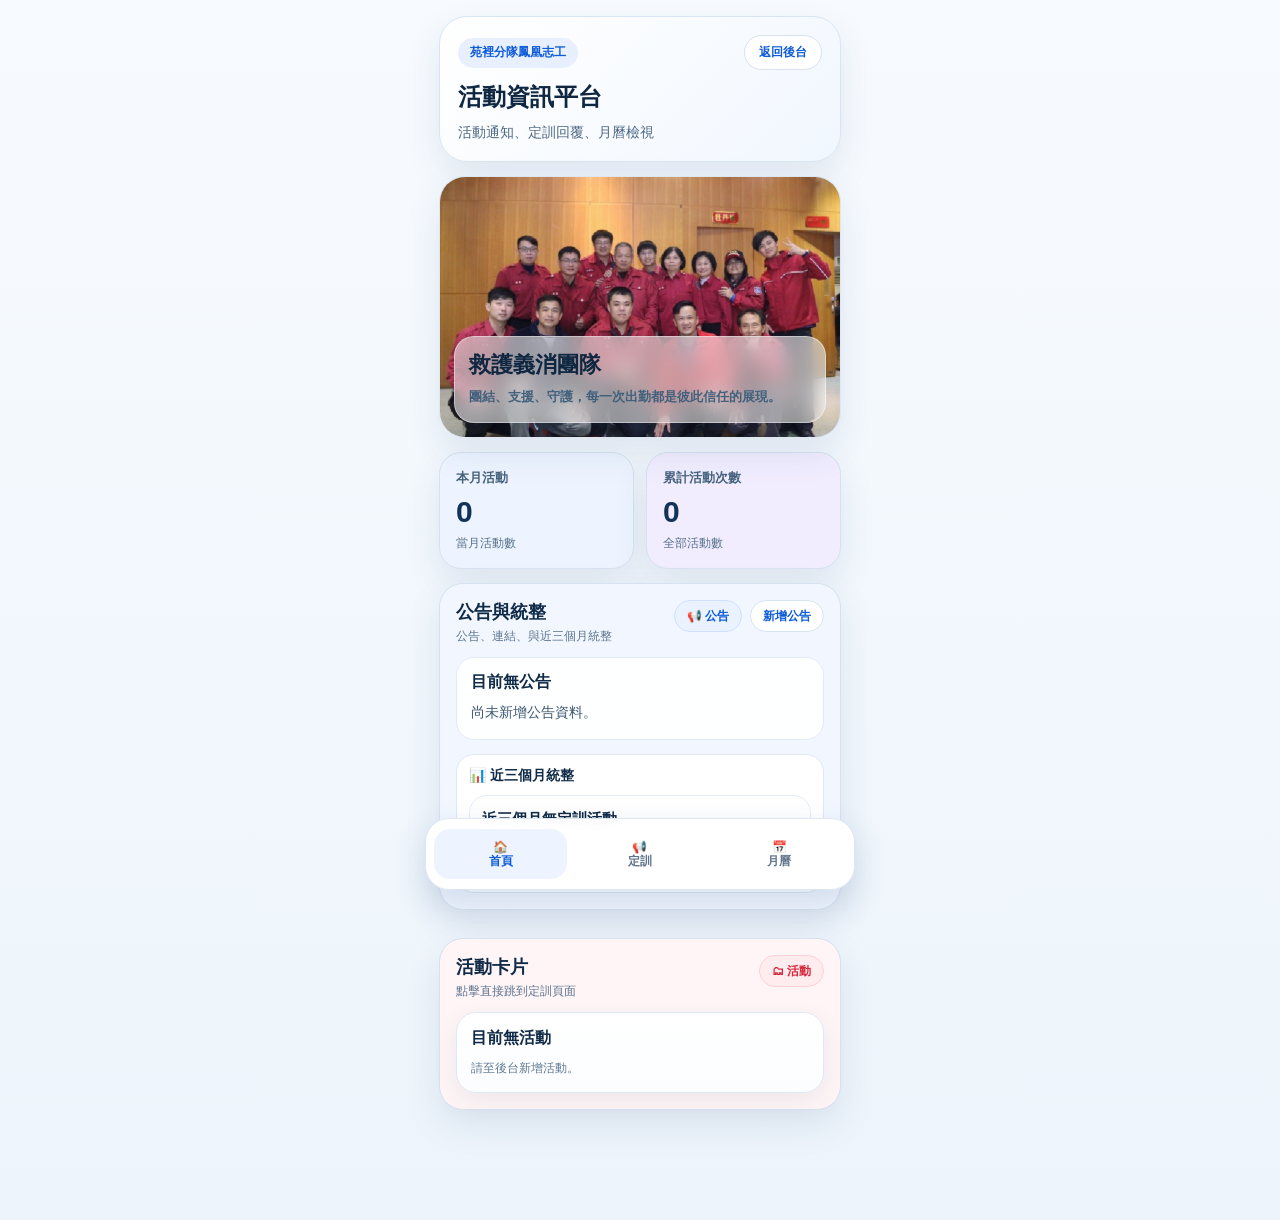
==== commit 9fad7c2b: "Update index.html" ====
--- a/index.html
+++ b/index.html
@@ -3,7 +3,7 @@
 <head>
   <meta charset="UTF-8">
   <meta name="viewport" content="width=device-width, initial-scale=1">
-  <title>救護義消活動平台</title>
+  <title>苑裡分隊鳳凰志工</title>
   <link rel="stylesheet" href="style.css">
 </head>
 <body>
@@ -12,10 +12,10 @@
 
   <header class="hero">
     <div class="hero-top">
-      <div class="hero-badge">救護義消活動平台</div>
+      <div class="hero-badge">苑裡分隊鳳凰志工</div>
       <a class="hero-admin-btn" href="admin.html">返回後台</a>
     </div>
-    <h1>定訓回覆</h1>
+    <h1>活動資訊平台</h1>
     <p>活動通知、定訓回覆、月曆檢視</p>
   </header>
 
--- a/style.css
+++ b/style.css
@@ -197,6 +197,12 @@
   grid-template-columns:1fr 1fr;
 }
 
+.home-dual-grid{
+  display:grid;
+  grid-template-columns:1fr;
+  gap:14px;
+}
+
 .stat-card{
   border:1px solid var(--line);
   border-radius:22px;
